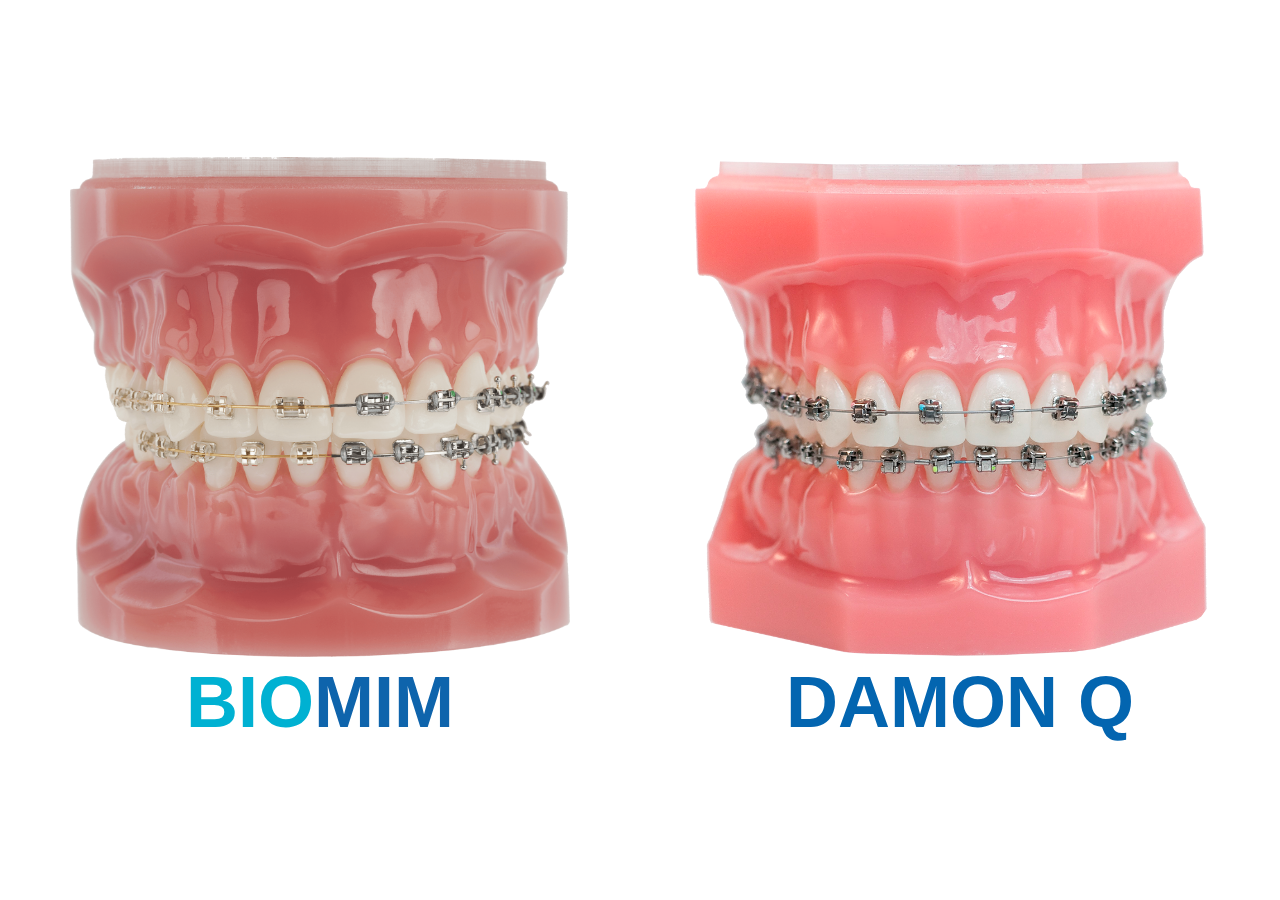
==== braces.html @ 84342d66 "Перенос сайта на гитхаб" ====
<!DOCTYPE html>
<html lang="en">
<head>
    <meta charset="UTF-8">
    <meta http-equiv="X-UA-Compatible" content="IE=edge">
    <meta name="viewport" content="width=device-width, initial-scale=1.0">
    <link rel="preconnect" href="https://fonts.gstatic.com">
    <link href="https://fonts.googleapis.com/css2?family=Montserrat&display=swap" rel="stylesheet">
    <link rel="stylesheet" href="css/braces.css">
    <title>Брекеты</title>
</head>
<body>
    <section class="braces show-up">
        <div class="container">
            <ul class="braces__list">
                <li class="braces__item biomim">
                    <a class="braces__link" href="biomim.html">
                        <img class="braces__img" src="img/Biomim_typodont-min.png" width="" height="" alt="Biomim">
                        <h3 class="braces__title">BIO<span class="subtext">MIM</span></h3>
                    </a>
                </li>
                <!-- <li class="braces__item h4">
                    <a class="braces__link" href="#">
                        <img class="braces__img" src="img/h4.png" width="400" height="283" alt="H4">
                        <h3 class="braces__title">H4</h3>
                    </a>
                </li> -->
                <li class="braces__item damon_q">
                    <a class="braces__link" href="damon_q.html">
                        <img class="braces__img" src="img/damon_q-typodont.jpeg" width="" height="" alt="Damon Q">
                        <h3 class="braces__title">Damon Q</h3>
                    </a>
                </li>
                <!-- <li class="braces__item damon_q2">
                    <a class="braces__link" href="#">
                        <img class="braces__img" src="img/damon_q2.jpg" width="400" height="295" alt="Damon Q2">
                        <h3 class="braces__title">Damon Q2</h3>
                    </a>
                </li> -->
                <!-- <li class="braces__item slx">
                    <a class="braces__link" href="#">
                        <img class="braces__img" src="img/slx.png" width="400" height="" alt="SLX 3d">
                        <h3 class="braces__title">SLX <span class="subtext">3D</span></h3>
                    </a>
                </li> -->
            </ul>
        </div>
    </section>

    <!-- <script src="https://cdnjs.cloudflare.com/ajax/libs/gsap/3.6.1/gsap.min.js"></script> -->
    <script src="script.js"></script>

</body>
</html>
---- css/braces.css ----
*,
::before,
::after {
    margin: 0;
    padding: 0;
}

body {
    font-family: 'Montserrat', sans-serif;
}

.container {
    height: 100vh;
}

.braces__list {
    display: flex;
    flex-wrap: wrap;
    align-items: center;
    justify-content: center;
    height: 100vh;
    margin: 0;
    padding: 0;

    list-style: none;    
}

.braces__item {
    display: flex;
    justify-content: center;
    width: 50%;
}

img {
    max-width: 100%;
}

.braces__link {
    text-decoration: none;
    
    transition: all 0.3s;
}

.braces__link:hover {
    transform: scale(1.1);
}

/* Biomim */

.biomim .braces__img {
    width: 500px;
    height: 500px;
}

.biomim .braces__title {
    font-family: "Arial", sans-serif;
    font-size: 72px;
    font-style: bold;
    color: #00B1D2;

    text-align: center;
}

.biomim .subtext {
    color: #0E64AC;
}

/* H4 */

.h4 .braces__link {
    display: flex;
    flex-direction: column;
    align-items: center;
}

.h4 .logo {
    order: 1;
    width: 50px;
    height: 50px;
}

.h4 .braces__img {
    order: 0;
}

.h4 .braces__title {
    order: 2;

    font-size: 72px;
    color: #000000;
}

/* Damon Q */

.damon_q .braces__img {
    width: 615px;
    height: 500px;
}

.damon_q .braces__title {
    font-family: "Arial", sans-serif;
    font-size: 72px;
    font-weight: 900;
    color: #0365B0;
    text-align: center;
    text-transform: uppercase;
}

/* Damon Q2 */

.damon_q2 .braces__title {
    font-family: "Arial", sans-serif;
    font-size: 72px;
    font-weight: 900;
    color: #0365B0;
    text-align: center;
    text-transform: uppercase;
}

/* SLX */

.slx .braces__title {
    font-size: 72px;
    font-weight: 900;
    color: #BF311A;
    text-align: center;
}

.slx .subtext {
    color: #000000;
}

/* box */

.box {
    width: 50px;
    height: 50px;
    background-color: pink;
}
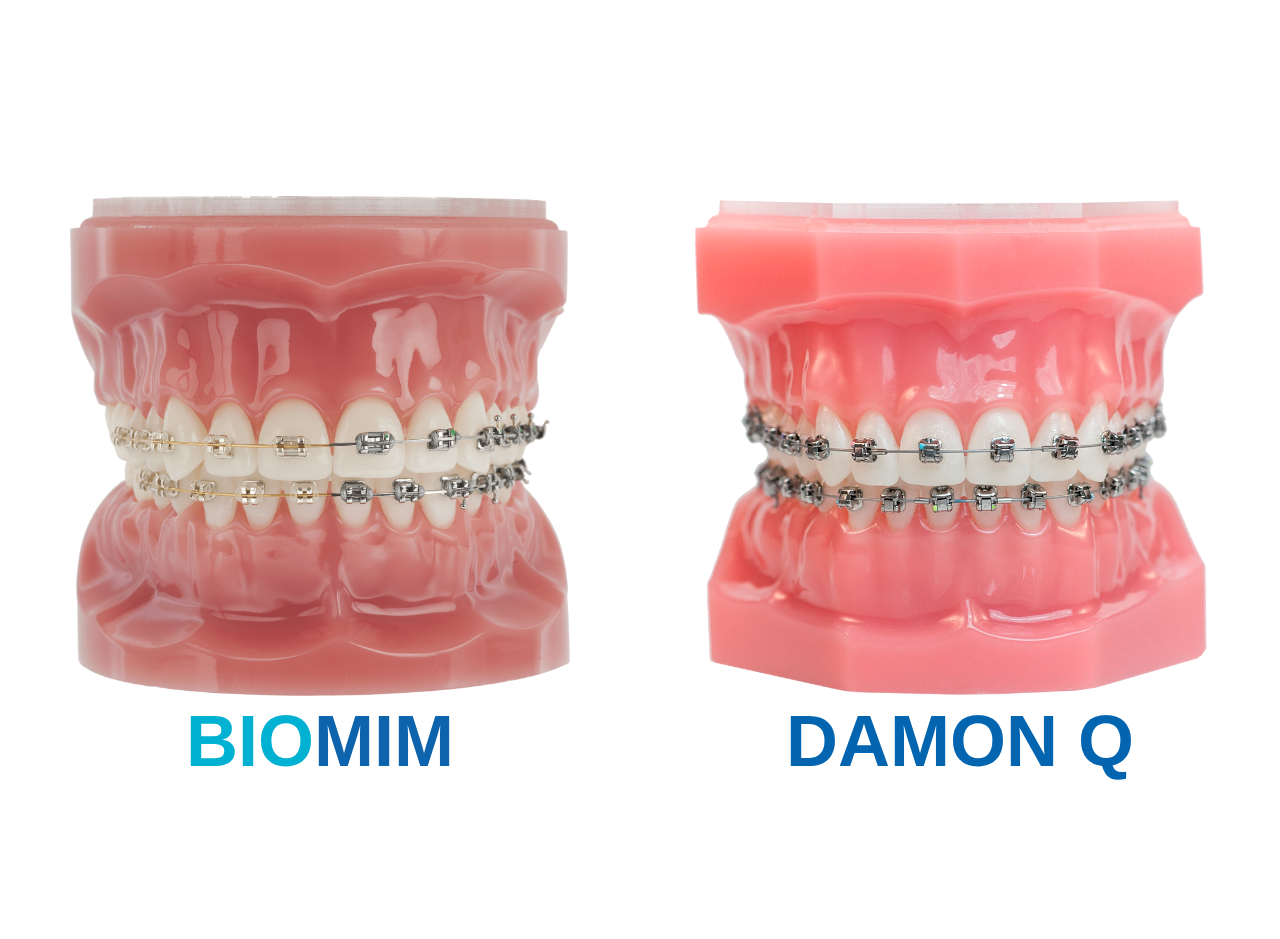
==== commit f8a569e5: "доделал кое что" ====
--- a/braces.html
+++ b/braces.html
@@ -10,6 +10,11 @@
     <title>Брекеты</title>
 </head>
 <body>
+
+    <a class="link-back" href="index.html">
+        <img src="img/arrow.svg" alt="Arrow" width="20" height="20">
+    </a>
+    
     <section class="braces show-up">
         <div class="container">
             <ul class="braces__list">
--- a/css/braces.css
+++ b/css/braces.css
@@ -136,4 +136,24 @@
     width: 50px;
     height: 50px;
     background-color: pink;
+}
+
+.link-back {
+    display: inline-block;
+    
+    margin-top: 15px;
+    margin-left: 5px;
+    
+    opacity: 0;
+    
+    transform: rotate(90deg);
+    
+    border: none;
+    background-color: transparent;
+
+    transition: all 0.3s;
+}
+
+.link-back:hover {
+    opacity: 1;
 }